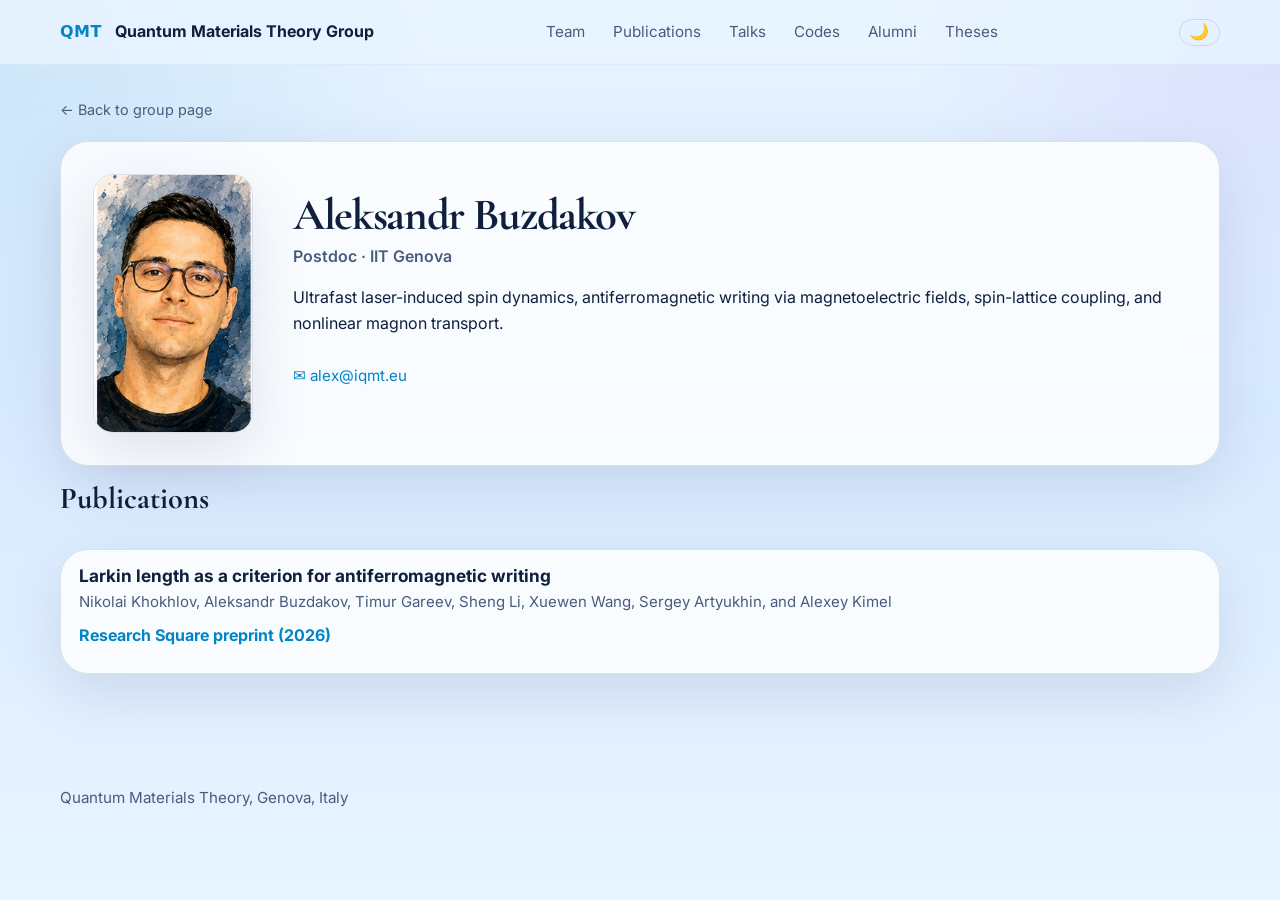
==== aleksandr-buzdakov/index.html @ e2482761 "personal pages" ====
<!doctype html>
<html lang="en">
  <head>
    <meta charset="UTF-8" />
    <meta name="viewport" content="width=device-width, initial-scale=1.0" />
    <title>Aleksandr Buzdakov — Quantum Materials Theory</title>
    <link rel="icon" href="../favicon.svg" type="image/svg+xml" />
    <meta name="description" content="Aleksandr Buzdakov, Postdoc at the Quantum Materials Theory Group (IIT Genova). Research: ultrafast laser-induced spin dynamics, antiferromagnetic writing, spin-lattice coupling, nonlinear magnon transport." />
    <link rel="preconnect" href="https://fonts.googleapis.com" />
    <link rel="preconnect" href="https://fonts.gstatic.com" crossorigin />
    <link rel="preload" as="style" href="https://fonts.googleapis.com/css2?family=Cormorant+Garamond:wght@400;600;700&family=Inter:wght@400;500;600;700&display=swap" />
    <link rel="stylesheet" media="print" onload="this.media='all'" href="https://fonts.googleapis.com/css2?family=Cormorant+Garamond:wght@400;600;700&family=Inter:wght@400;500;600;700&display=swap" />
    <noscript><link rel="stylesheet" href="https://fonts.googleapis.com/css2?family=Cormorant+Garamond:wght@400;600;700&family=Inter:wght@400;500;600;700&display=swap" /></noscript>
    <link rel="stylesheet" href="../style.css" />
    <style>
      .profile-section { padding: 2rem 0 0; }
      .back-link { display: inline-flex; align-items: center; gap: 0.4rem; color: var(--muted); font-size: 0.9rem; margin-bottom: 1.25rem; text-decoration: none; }
      .back-link:hover { color: var(--accent); }
      .profile-card { display: flex; gap: 2.5rem; align-items: flex-start; padding: 2rem; }
      .profile-photo-col { flex-shrink: 0; }
      .profile-photo-stack { position: relative; width: 10rem; height: calc(10rem * 1.618); border-radius: 20px; border: 1px solid var(--border); box-shadow: var(--shadow); overflow: hidden; }
      .profile-photo-stack img { position: absolute; inset: 0; width: 100%; height: 100%; object-fit: cover; object-position: center top; transition: opacity 180ms ease; }
      .profile-photo-stack .hover-photo { opacity: 0; }
      .profile-photo-stack:hover .hover-photo { opacity: 1; }
      .profile-photo-stack:hover .default-photo { opacity: 0; }
      .profile-info { flex: 1; }
      .profile-info h1 { font-size: clamp(1.8rem, 4vw, 2.8rem); margin-bottom: 0.2rem; }
      .profile-role { color: var(--muted); font-size: 1rem; font-weight: 600; margin-bottom: 0.75rem; }
      .profile-email { display: inline-flex; align-items: center; gap: 0.4rem; margin-top: 0.75rem; font-size: 0.95rem; }
      @media (max-width: 560px) { .profile-card { flex-direction: column; } }
      .pub-section { padding-top: 1rem; }
    </style>
  </head>
  <body>
    <header class="site-header">
      <div class="container">
        <a class="brand" href="/" aria-label="QMT home">
          <span class="brand-mark">QMT</span>
          <span>Quantum Materials Theory Group</span>
        </a>
        <nav class="nav" aria-label="Primary">
          <a href="/#people">Team</a>
          <a href="/#publications">Publications</a>
          <a href="/#conferences">Talks</a>
          <a href="/#codes">Codes</a>
          <a href="/#alumni">Alumni</a>
          <a href="/#theses">Theses</a>
        </nav>
        <button class="theme-toggle" id="themeToggle" aria-label="Toggle light/dark mode">🌙</button>
      </div>
    </header>

    <main>
      <section class="profile-section">
        <div class="container">
          <a class="back-link" href="/">← Back to group page</a>
          <div class="profile-card section-card">
            <div class="profile-photo-col">
              <div class="profile-photo-stack">
                <img class="default-photo" src="../photos/Aleksandr_1.webp" alt="Aleksandr Buzdakov portrait" />
                <img class="hover-photo" src="../photos/Aleksandr_2.webp" alt="" aria-hidden="true" />
              </div>
            </div>
            <div class="profile-info">
              <h1>Aleksandr Buzdakov</h1>
              <div class="profile-role">Postdoc · IIT Genova</div>
              <p>Ultrafast laser-induced spin dynamics, antiferromagnetic writing via magnetoelectric fields, spin-lattice coupling, and nonlinear magnon transport.</p>
              <a class="profile-email" href="mailto:alex@iqmt.eu">✉ alex@iqmt.eu</a>
            </div>
          </div>
        </div>
      </section>

      <section class="pub-section" id="publications">
        <div class="container">
          <div class="section-heading"><div><h2>Publications</h2></div></div>
          <div class="publications-list">

            <article class="section-card publication-card">
              <h3>Larkin length as a criterion for antiferromagnetic writing</h3>
              <div class="author-list">Nikolai Khokhlov, Aleksandr Buzdakov, Timur Gareev, Sheng Li, Xuewen Wang, Sergey Artyukhin, and Alexey Kimel</div>
              <div class="journal"><a href="https://doi.org/10.21203/rs.3.rs-9405081/v1">Research Square preprint</a> (2026)</div>
            </article>

          </div>
        </div>
      </section>
    </main>

    <footer class="footer">
      <div class="container">
        <p>Quantum Materials Theory, Genova, Italy</p>
      </div>
    </footer>

    <script>
      const root = document.documentElement;
      const btn  = document.getElementById('themeToggle');
      function applyTheme(t) {
        root.dataset.theme = t;
        btn.textContent = t === 'dark' ? '☀' : '🌙';
        localStorage.setItem('iqmt-theme', t);
      }
      const saved     = localStorage.getItem('iqmt-theme');
      const preferred = window.matchMedia('(prefers-color-scheme: dark)').matches ? 'dark' : 'light';
      applyTheme(saved || preferred);
      btn.addEventListener('click', () => applyTheme(root.dataset.theme === 'dark' ? 'light' : 'dark'));
    </script>
  </body>
</html>
---- style.css ----
/* Light values are the default */
:root {
  --bg-1: #e8f4ff;
  --bg-2: #d8eaff;
  --radial-1: rgba(2, 132, 199, 0.12);
  --radial-2: rgba(124, 58, 237, 0.10);
  --panel: rgba(255, 255, 255, 0.82);
  --panel-strong: rgba(255, 255, 255, 0.98);
  --text: #0f1f3d;
  --muted: #4a5c7e;
  --accent: #0284c7;
  --accent-2: #7c3aed;
  --border: rgba(30, 60, 120, 0.14);
  --shadow: 0 20px 60px rgba(0, 0, 60, 0.10);
  --max-width: 1160px;
  --header-bg: rgba(232, 244, 255, 0.85);
  --brand-fg: #ffffff;
  color-scheme: light;
}

/* Dark values applied when OS prefers dark (and user hasn't forced light) */
@media (prefers-color-scheme: dark) {
  :root:not([data-theme="light"]) {
    --bg-1: #081120;
    --bg-2: #0d1830;
    --radial-1: rgba(103, 232, 249, 0.15);
    --radial-2: rgba(139, 92, 246, 0.18);
    --panel: rgba(15, 23, 42, 0.82);
    --panel-strong: rgba(15, 23, 42, 0.96);
    --text: #e5eefc;
    --muted: #9db0d0;
    --accent: #67e8f9;
    --accent-2: #8b5cf6;
    --border: rgba(148, 163, 184, 0.18);
    --shadow: 0 20px 60px rgba(0, 0, 0, 0.35);
    --header-bg: rgba(8, 17, 32, 0.72);
    --brand-fg: #04111f;
    color-scheme: dark;
  }
}

/* Explicit overrides from the toggle button */
:root[data-theme="dark"] {
  --bg-1: #081120;
  --bg-2: #0d1830;
  --radial-1: rgba(103, 232, 249, 0.15);
  --radial-2: rgba(139, 92, 246, 0.18);
  --panel: rgba(15, 23, 42, 0.82);
  --panel-strong: rgba(15, 23, 42, 0.96);
  --text: #e5eefc;
  --muted: #9db0d0;
  --accent: #67e8f9;
  --accent-2: #8b5cf6;
  --border: rgba(148, 163, 184, 0.18);
  --shadow: 0 20px 60px rgba(0, 0, 0, 0.35);
  --header-bg: rgba(8, 17, 32, 0.72);
  --brand-fg: #04111f;
  color-scheme: dark;
}

:root[data-theme="light"] {
  --bg-1: #e8f4ff;
  --bg-2: #d8eaff;
  --radial-1: rgba(2, 132, 199, 0.12);
  --radial-2: rgba(124, 58, 237, 0.10);
  --panel: rgba(255, 255, 255, 0.82);
  --panel-strong: rgba(255, 255, 255, 0.98);
  --text: #0f1f3d;
  --muted: #4a5c7e;
  --accent: #0284c7;
  --accent-2: #7c3aed;
  --border: rgba(30, 60, 120, 0.14);
  --shadow: 0 20px 60px rgba(0, 0, 60, 0.10);
  --header-bg: rgba(232, 244, 255, 0.85);
  --brand-fg: #ffffff;
  color-scheme: light;
}

* {
  box-sizing: border-box;
}

html {
  scroll-behavior: smooth;
}

body {
  margin: 0;
  font-family: Inter, ui-sans-serif, system-ui, -apple-system, BlinkMacSystemFont, "Segoe UI", sans-serif;
  color: var(--text);
  background:
    radial-gradient(circle at top left, var(--radial-1), transparent 28%),
    radial-gradient(circle at top right, var(--radial-2), transparent 24%),
    linear-gradient(180deg, var(--bg-1) 0%, var(--bg-2) 45%, var(--bg-1) 100%);
  min-height: 100vh;
  line-height: 1.6;
}

a {
  color: var(--accent);
  text-decoration: none;
}

a:hover {
  text-decoration: underline;
}

.container {
  width: min(calc(100% - 2rem), var(--max-width));
  margin: 0 auto;
}

.site-header {
  position: sticky;
  top: 0;
  z-index: 20;
  backdrop-filter: blur(18px);
  background: var(--header-bg);
  border-bottom: 1px solid rgba(148, 163, 184, 0.12);
}

.site-header .container {
  display: flex;
  align-items: center;
  justify-content: space-between;
  gap: 1rem;
  padding: 0.95rem 0;
}

.brand {
  display: flex;
  align-items: center;
  gap: 0.8rem;
  font-weight: 700;
  color: var(--text);
}

.brand-mark {
  font-family: ui-sans-serif, system-ui, sans-serif;
  font-weight: 700;
  font-size: 1rem;
  letter-spacing: 0.03em;
  color: var(--accent);
}

.nav {
  display: flex;
  gap: 0.25rem;
  flex-wrap: wrap;
  align-items: center;
}

.nav a {
  color: var(--muted);
  font-size: 0.95rem;
  padding: 0.3rem 0.75rem;
  border-radius: 999px;
  transition: background 0.2s, color 0.2s;
}

.nav a:hover {
  color: var(--text);
  text-decoration: none;
  background: color-mix(in srgb, var(--muted) 12%, transparent);
}

.nav a.active {
  color: var(--accent);
  background: color-mix(in srgb, var(--accent) 14%, transparent);
}

.theme-toggle {
  margin-left: 0.5rem;
  background: none;
  border: 1px solid var(--border);
  border-radius: 999px;
  padding: 0.28rem 0.6rem;
  cursor: pointer;
  font-size: 1rem;
  line-height: 1;
  color: var(--muted);
  transition: border-color 0.2s, color 0.2s;
}

.theme-toggle:hover {
  color: var(--text);
  border-color: var(--accent);
}

.hero {
  padding: 1.8rem 0 1.2rem;
}

.hero-grid {
  display: grid;
  grid-template-columns: 1.35fr 0.95fr;
  gap: 2rem;
  align-items: center;
}

.eyebrow {
  display: inline-flex;
  align-items: center;
  gap: 0.5rem;
  padding: 0.45rem 0.8rem;
  border-radius: 999px;
  background: rgba(103, 232, 249, 0.1);
  color: var(--accent);
  font-size: 0.85rem;
  font-weight: 700;
  letter-spacing: 0.04em;
  text-transform: uppercase;
}

h1,
h2,
h3 {
  margin: 0 0 0.8rem;
  line-height: 1.12;
}

h1,
h2 {
  font-family: "Cormorant Garamond", Georgia, serif;
}

h1 {
  font-size: clamp(2.8rem, 6vw, 5rem);
  letter-spacing: -0.03em;
  margin-top: 1rem;
}

.hero p {
  max-width: 62ch;
  color: var(--muted);
  font-size: 1.08rem;
}

.hero-actions {
  display: flex;
  gap: 1rem;
  flex-wrap: wrap;
  margin-top: 1.6rem;
}

.button {
  display: inline-flex;
  align-items: center;
  justify-content: center;
  gap: 0.5rem;
  padding: 0.9rem 1.25rem;
  border-radius: 999px;
  border: 1px solid transparent;
  font-weight: 700;
  transition: transform 0.2s ease, border-color 0.2s ease, background 0.2s ease;
}

.button:hover {
  transform: translateY(-1px);
  text-decoration: none;
}

.button-primary {
  background: linear-gradient(135deg, var(--accent), #38bdf8);
  color: #04111f;
  box-shadow: var(--shadow);
}

.button-secondary {
  border-color: var(--border);
  color: var(--text);
  background: rgba(148, 163, 184, 0.08);
}

.hero-card,
.section-card {
  background: var(--panel);
  border: 1px solid var(--border);
  border-radius: 28px;
  box-shadow: var(--shadow);
}

.hero-card {
  padding: 1.5rem;
}

.hero-card h2 {
  font-size: 1.25rem;
}

.hero-card p,
.hero-card li,
.section-intro {
  color: var(--muted);
}

.hero-card ul {
  padding-left: 1.2rem;
  margin: 1rem 0 0;
}

main {
  padding-bottom: 4rem;
}

section {
  padding: 1rem 0 0;
}

#people {
  padding-top: 0;
}

.section-heading {
  display: flex;
  align-items: end;
  justify-content: space-between;
  gap: 1rem;
  margin-bottom: 1.25rem;
}

.section-heading h2 {
  font-size: clamp(1.4rem, 2.5vw, 1.9rem);
}

.people-grid {
  display: grid;
  grid-template-columns: repeat(auto-fit, minmax(240px, 1fr));
  gap: 1rem;
}

.person-card {
  padding: 1.25rem;
  overflow: hidden;
}

.person-top::after {
  content: '';
  display: table;
  clear: both;
}

.person-photo-stack,
img.person-photo {
  width: 5.52rem;
  height: calc(5.52rem * 1.618);
  float: left;
  display: block;
  margin-right: 0.9rem;
  margin-bottom: 0.5rem;
  border-radius: 16px;
  overflow: hidden;
  border: 1px solid var(--border);
  box-shadow: 0 10px 24px rgba(0, 0, 0, 0.18);
}

.person-photo-stack {
  position: relative;
}

img.person-photo {
  object-fit: cover;
  object-position: center top;
  background: color-mix(in srgb, var(--muted) 12%, transparent);
}

.person-photo-stack img.person-photo {
  width: 100%;
  height: 100%;
}

.person-photo-stack .person-photo {
  position: absolute;
  inset: 0;
  transition: opacity 180ms ease;
}

.person-photo-stack .person-photo-hover {
  opacity: 0;
}

.person-card:hover .person-photo-stack.has-hover-photo .person-photo-hover,
.person-card:focus-within .person-photo-stack.has-hover-photo .person-photo-hover {
  opacity: 1;
}

.person-card:hover .person-photo-stack.has-hover-photo .person-photo-default,
.person-card:focus-within .person-photo-stack.has-hover-photo .person-photo-default {
  opacity: 0;
}

.person-card h3 {
  font-size: 1.2rem;
  margin: 0 0 0.15rem 0;
}

.person-card .email-link {
  color: inherit;
  text-decoration: none;
  cursor: pointer;
  transition: color 180ms ease;
}

.person-card .email-link:hover {
  color: var(--accent);
}

.person-card .email-icon {
  font-size: 0.9em;
  color: var(--muted);
  text-decoration: none;
  cursor: pointer;
  transition: color 180ms ease;
  display: inline;
  vertical-align: middle;
  margin-left: 0.3rem;
}

.person-card .email-icon:hover {
  color: var(--accent);
}

.person-card .email {
  font-size: 0.92rem;
  color: var(--muted);
}

.person-role {
  margin-top: 0.2rem;
  font-size: 0.78rem;
  font-weight: 700;
  letter-spacing: 0.04em;
  text-transform: uppercase;
  color: var(--accent);
}

.person-card p {
  margin: 0.1rem 0 0;
  color: var(--muted);
}

.publications-list,
.conference-list {
  display: grid;
  gap: 0.85rem;
}

.publication-card,
.conference-card {
  padding: 1.35rem 1.4rem;
}

.publication-card {
  padding: 1rem 1.1rem;
}

.pub-body {
  display: flex;
  gap: 1rem;
  align-items: flex-start;
}

.pub-thumbnail {
  width: 5.5rem;
  height: 5.5rem;
  border-radius: 6px;
  flex: none;
  object-fit: cover;
}

@media (max-width: 480px) {
  .pub-thumbnail { display: none; }
}

.publication-card h3,
.conference-card h3 {
  font-size: 1.18rem;
  margin-bottom: 0.45rem;
}

.publication-card h3 {
  font-size: 1.08rem;
  margin-bottom: 0.3rem;
}

.publication-card p,
.conference-card p {
  margin: 0.45rem 0 0;
}

.journal,
.conference-note {
  color: var(--accent);
  font-weight: 700;
  margin-bottom: 0.55rem;
}

.author-list {
  color: var(--muted);
  font-size: 0.94rem;
  margin-bottom: 0.55rem;
}

.journal a {
  color: var(--accent);
}

.journal-ref {
  color: var(--muted);
  font-size: 0.92rem;
  margin-top: -0.2rem;
}

.conference-card ul {
  margin: 0.7rem 0 0;
  padding-left: 1.15rem;
}

.conference-card li + li {
  margin-top: 0.35rem;
}

.footer {
  padding: 2rem 0 3rem;
  color: var(--muted);
  font-size: 0.95rem;
}

@media (max-width: 1024px) {
  .hero-grid,
  .people-grid {
    grid-template-columns: 1fr 1fr;
  }
}

@media (max-width: 760px) {
  .site-header .container,
  .section-heading {
    align-items: flex-start;
    flex-direction: column;
  }

  .hero {
    padding-top: 1.2rem;
  }

  .hero-grid,
  .people-grid {
    grid-template-columns: 1fr;
  }

  .nav {
    gap: 0.75rem;
  }
}

/* ── Alumni list ─────────────────────────────────────────────────── */
.alumni-card {
  padding: 1.25rem 1.5rem;
}

.alumni-list {
  list-style: none;
  padding: 0;
  margin: 0;
  display: flex;
  flex-direction: column;
  gap: 0.5rem;
  font-size: 0.97rem;
}

.alumni-list .alumni-name {
  font-weight: 600;
}

.alumni-list .code-authors {
  color: var(--muted);
  font-size: 0.88em;
}

/* ── Thesis list ─────────────────────────────────────────────────── */
.thesis-list {
  list-style: none;
  padding: 0;
  margin: 0;
  display: flex;
  flex-direction: column;
  gap: 0.55rem;
}

.thesis-list li {
  display: flex;
  align-items: baseline;
  gap: 0.4rem;
  font-size: 0.97rem;
}

.thesis-list a {
  color: var(--fg);
  text-decoration: none;
}

.thesis-list a:hover {
  color: var(--accent);
}

.thesis-list .pdf-icon {
  width: 1.1em;
  height: 1.1em;
  vertical-align: middle;
  display: inline-block;
  flex-shrink: 0;
  margin-left: 0.25rem;
  position: relative;
  top: -0.05em;
}

.thesis-list .thesis-year {
  color: var(--muted);
  font-size: 0.88em;
  white-space: nowrap;
}
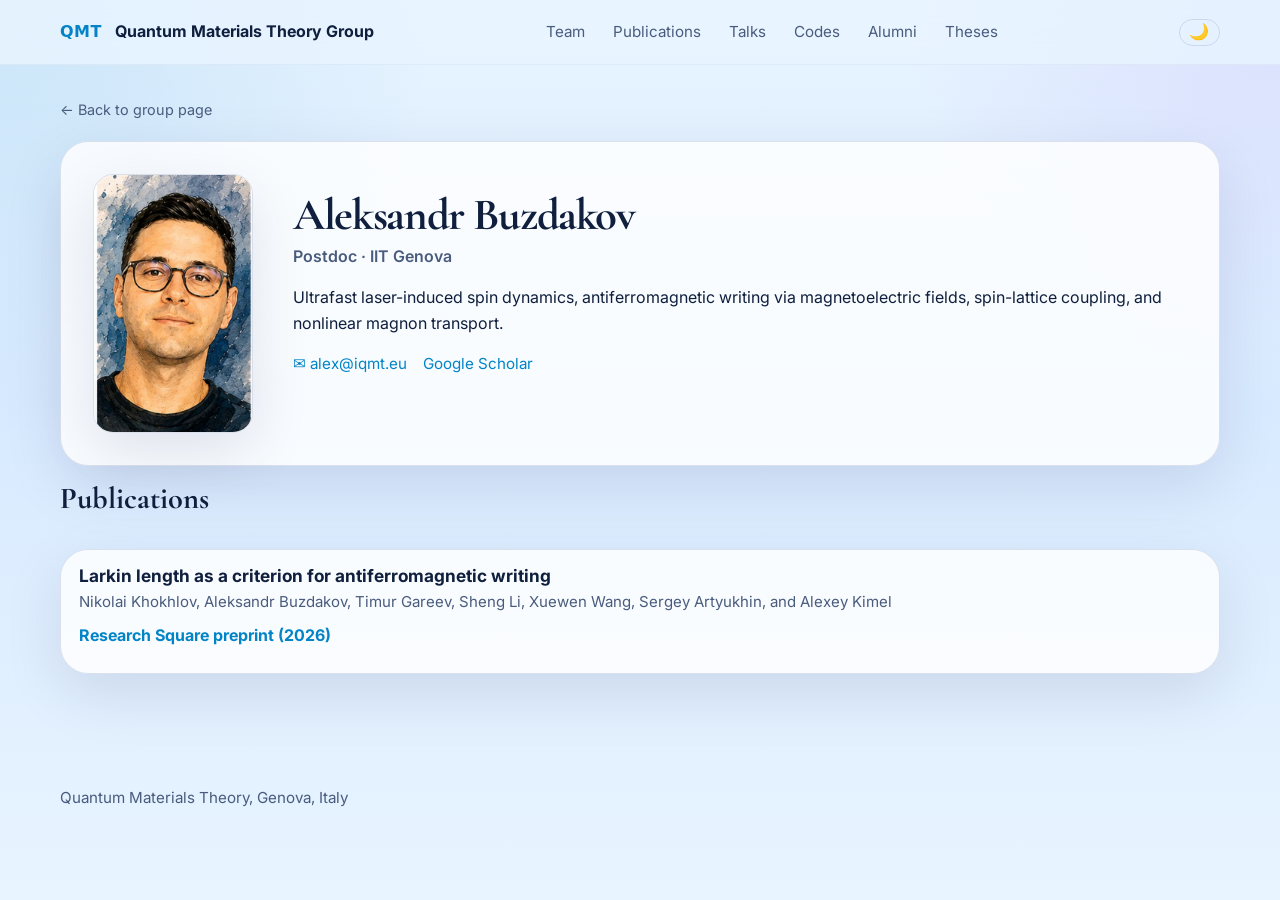
==== commit d509fa57: "google scholar" ====
--- a/aleksandr-buzdakov/index.html
+++ b/aleksandr-buzdakov/index.html
@@ -26,7 +26,8 @@
       .profile-info { flex: 1; }
       .profile-info h1 { font-size: clamp(1.8rem, 4vw, 2.8rem); margin-bottom: 0.2rem; }
       .profile-role { color: var(--muted); font-size: 1rem; font-weight: 600; margin-bottom: 0.75rem; }
-      .profile-email { display: inline-flex; align-items: center; gap: 0.4rem; margin-top: 0.75rem; font-size: 0.95rem; }
+      .profile-links { display: flex; flex-wrap: wrap; gap: 0.75rem 1rem; margin-top: 0.75rem; }
+      .profile-link { display: inline-flex; align-items: center; gap: 0.4rem; font-size: 0.95rem; }
       @media (max-width: 560px) { .profile-card { flex-direction: column; } }
       .pub-section { padding-top: 1rem; }
     </style>
@@ -65,7 +66,10 @@
               <h1>Aleksandr Buzdakov</h1>
               <div class="profile-role">Postdoc · IIT Genova</div>
               <p>Ultrafast laser-induced spin dynamics, antiferromagnetic writing via magnetoelectric fields, spin-lattice coupling, and nonlinear magnon transport.</p>
-              <a class="profile-email" href="mailto:alex@iqmt.eu">✉ alex@iqmt.eu</a>
+              <div class="profile-links">
+                <a class="profile-link" href="mailto:alex@iqmt.eu">✉ alex@iqmt.eu</a>
+                <a class="profile-link" href="https://scholar.google.com/citations?hl=en&user=0qRU23cAAAAJ" target="_blank" rel="noopener noreferrer">Google Scholar</a>
+              </div>
             </div>
           </div>
         </div>
--- a/style.css
+++ b/style.css
@@ -439,6 +439,20 @@
   color: var(--muted);
 }
 
+.person-links {
+  margin-top: 0.45rem;
+  font-size: 0.92rem;
+}
+
+.person-links a {
+  color: var(--muted);
+}
+
+.person-links a:hover {
+  color: var(--accent);
+  text-decoration: none;
+}
+
 .publications-list,
 .conference-list {
   display: grid;
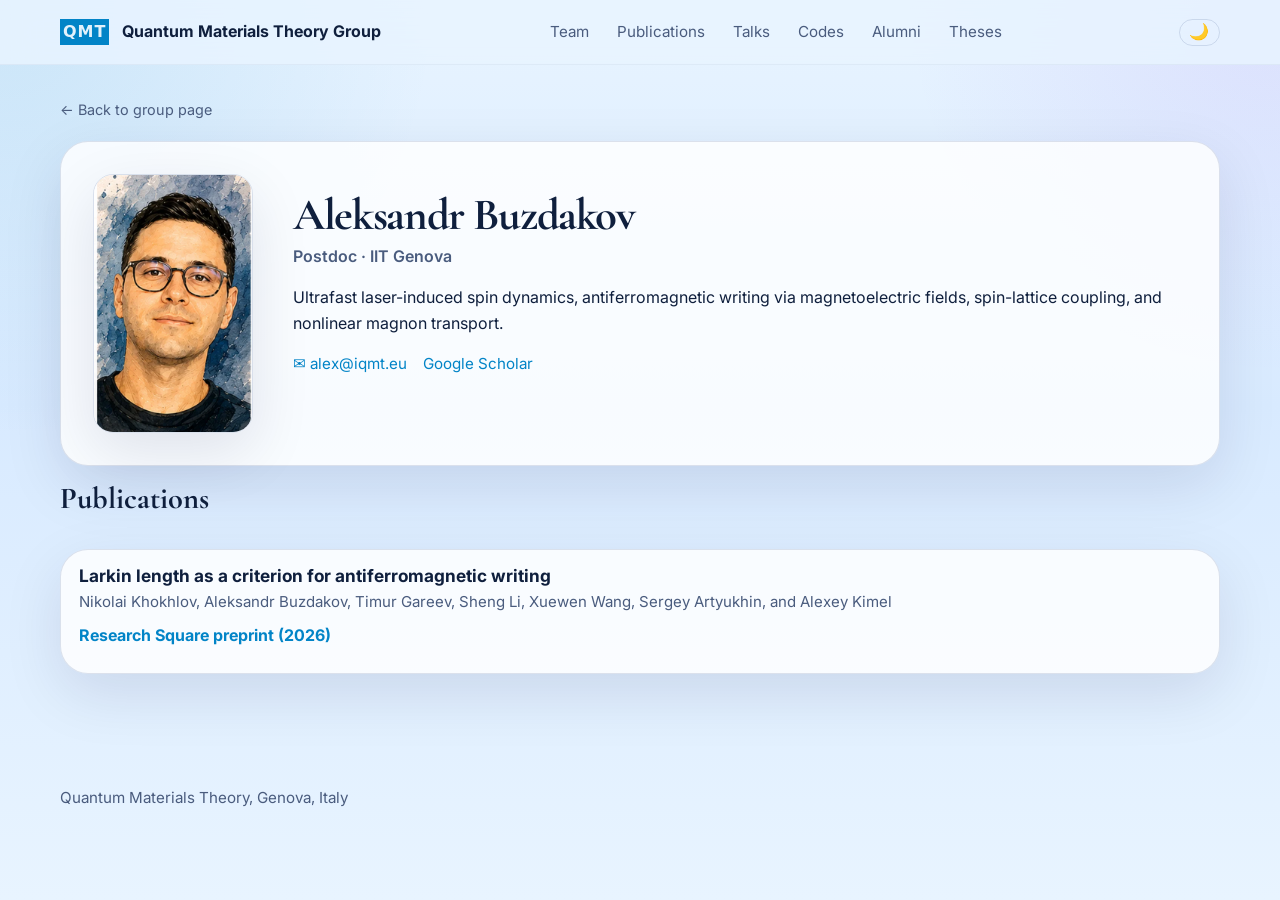
==== commit 76cce205: "canonical" ====
--- a/aleksandr-buzdakov/index.html
+++ b/aleksandr-buzdakov/index.html
@@ -5,6 +5,7 @@
     <meta name="viewport" content="width=device-width, initial-scale=1.0" />
     <title>Aleksandr Buzdakov — Quantum Materials Theory</title>
     <link rel="icon" href="../favicon.svg" type="image/svg+xml" />
+    <link rel="canonical" href="https://iqmt.eu/aleksandr-buzdakov/" />
     <meta name="description" content="Aleksandr Buzdakov, Postdoc at the Quantum Materials Theory Group (IIT Genova). Research: ultrafast laser-induced spin dynamics, antiferromagnetic writing, spin-lattice coupling, nonlinear magnon transport." />
     <link rel="preconnect" href="https://fonts.googleapis.com" />
     <link rel="preconnect" href="https://fonts.gstatic.com" crossorigin />
--- a/style.css
+++ b/style.css
@@ -137,12 +137,26 @@
 
 .brand-mark {
   font-family: ui-sans-serif, system-ui, sans-serif;
-  font-weight: 700;
+  font-weight: bold;
   font-size: 1rem;
-  letter-spacing: 0.03em;
-  color: var(--accent);
-}
-
+  letter-spacing: 1px;
+  display: inline-block;
+  background-color: var(--accent);
+  color: color-mix(in srgb, var(--header-bg) 50%, white);
+  padding: 0px 3px;
+  border-radius: 0;
+}
+.brand-rest {
+  font-family: ui-sans-serif, system-ui, sans-serif;
+  font-weight: bold;
+  font-size: 1rem;
+  letter-spacing: 1px;
+  color: var(--accent);
+  display: inline-block;
+  background-color: var(--header-bg);
+  padding: 2px 8px;
+  border-radius: 4px;
+}
 .nav {
   display: flex;
   gap: 0.25rem;
